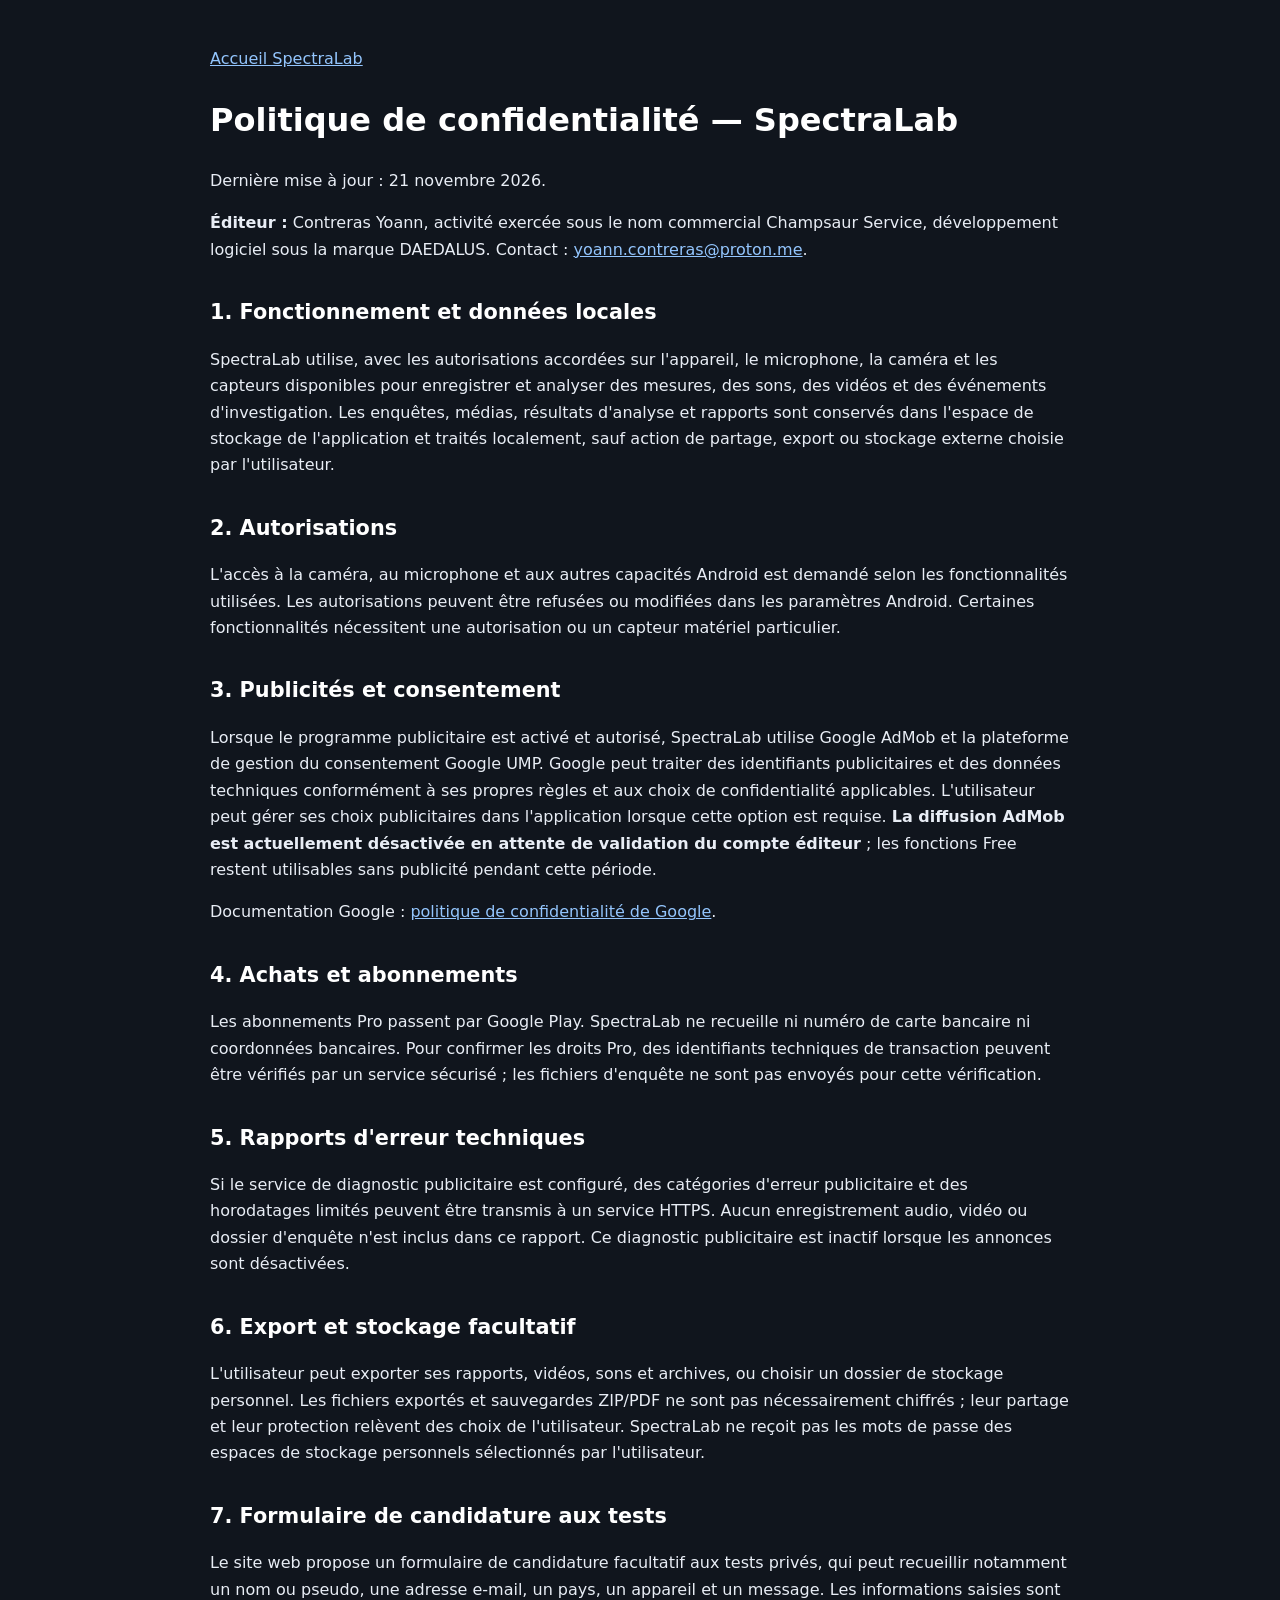
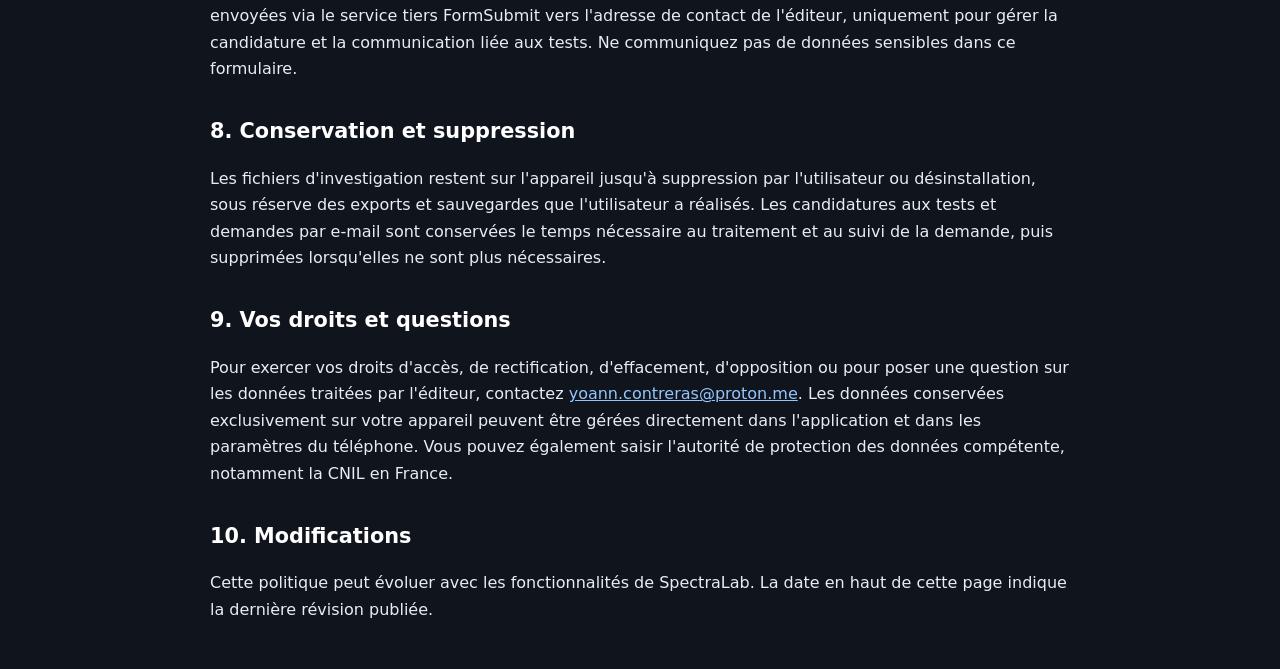
==== confidentialite.html @ 3aa7d537 "Publish SpectraLab privacy policy covering local evidence, optional advertising, UMP, Play subscript" ====
<!doctype html>
<html lang="fr">
<head>
  <meta charset="utf-8">
  <meta name="viewport" content="width=device-width, initial-scale=1">
  <title>Politique de confidentialité — SpectraLab</title>
  <meta name="description" content="Politique de confidentialité de SpectraLab Android, édité par Contreras Yoann sous le nom DAEDALUS.">
  <style>
  body{font:16px/1.65 system-ui,-apple-system,sans-serif;background:#10151d;color:#e8edf5;max-width:860px;margin:0 auto;padding:30px 20px}
  a{color:#93c5fd}h1,h2{color:white}h1{font-size:2rem}h2{font-size:1.3rem;margin-top:2rem}
  </style>
</head>
<body>
  <p><a href="index.html">Accueil SpectraLab</a></p>
  <h1>Politique de confidentialité — SpectraLab</h1>
  <p>Dernière mise à jour : 21 novembre 2026.</p>
  <p><strong>Éditeur :</strong> Contreras Yoann, activité exercée sous le nom commercial Champsaur Service, développement logiciel sous la marque DAEDALUS. Contact : <a href="mailto:yoann.contreras@proton.me">yoann.contreras@proton.me</a>.</p>
  <h2>1. Fonctionnement et données locales</h2>
  <p>SpectraLab utilise, avec les autorisations accordées sur l'appareil, le microphone, la caméra et les capteurs disponibles pour enregistrer et analyser des mesures, des sons, des vidéos et des événements d'investigation. Les enquêtes, médias, résultats d'analyse et rapports sont conservés dans l'espace de stockage de l'application et traités localement, sauf action de partage, export ou stockage externe choisie par l'utilisateur.</p>
  <h2>2. Autorisations</h2>
  <p>L'accès à la caméra, au microphone et aux autres capacités Android est demandé selon les fonctionnalités utilisées. Les autorisations peuvent être refusées ou modifiées dans les paramètres Android. Certaines fonctionnalités nécessitent une autorisation ou un capteur matériel particulier.</p>
  <h2>3. Publicités et consentement</h2>
  <p>Lorsque le programme publicitaire est activé et autorisé, SpectraLab utilise Google AdMob et la plateforme de gestion du consentement Google UMP. Google peut traiter des identifiants publicitaires et des données techniques conformément à ses propres règles et aux choix de confidentialité applicables. L'utilisateur peut gérer ses choix publicitaires dans l'application lorsque cette option est requise. <strong>La diffusion AdMob est actuellement désactivée en attente de validation du compte éditeur</strong> ; les fonctions Free restent utilisables sans publicité pendant cette période.</p>
  <p>Documentation Google : <a href="https://policies.google.com/privacy">politique de confidentialité de Google</a>.</p>
  <h2>4. Achats et abonnements</h2>
  <p>Les abonnements Pro passent par Google Play. SpectraLab ne recueille ni numéro de carte bancaire ni coordonnées bancaires. Pour confirmer les droits Pro, des identifiants techniques de transaction peuvent être vérifiés par un service sécurisé ; les fichiers d'enquête ne sont pas envoyés pour cette vérification.</p>
  <h2>5. Rapports d'erreur techniques</h2>
  <p>Si le service de diagnostic publicitaire est configuré, des catégories d'erreur publicitaire et des horodatages limités peuvent être transmis à un service HTTPS. Aucun enregistrement audio, vidéo ou dossier d'enquête n'est inclus dans ce rapport. Ce diagnostic publicitaire est inactif lorsque les annonces sont désactivées.</p>
  <h2>6. Export et stockage facultatif</h2>
  <p>L'utilisateur peut exporter ses rapports, vidéos, sons et archives, ou choisir un dossier de stockage personnel. Les fichiers exportés et sauvegardes ZIP/PDF ne sont pas nécessairement chiffrés ; leur partage et leur protection relèvent des choix de l'utilisateur. SpectraLab ne reçoit pas les mots de passe des espaces de stockage personnels sélectionnés par l'utilisateur.</p>
  <h2>7. Formulaire de candidature aux tests</h2>
  <p>Le site web propose un formulaire de candidature facultatif aux tests privés, qui peut recueillir notamment un nom ou pseudo, une adresse e-mail, un pays, un appareil et un message. Les informations saisies sont envoyées via le service tiers FormSubmit vers l'adresse de contact de l'éditeur, uniquement pour gérer la candidature et la communication liée aux tests. Ne communiquez pas de données sensibles dans ce formulaire.</p>
  <h2>8. Conservation et suppression</h2>
  <p>Les fichiers d'investigation restent sur l'appareil jusqu'à suppression par l'utilisateur ou désinstallation, sous réserve des exports et sauvegardes que l'utilisateur a réalisés. Les candidatures aux tests et demandes par e-mail sont conservées le temps nécessaire au traitement et au suivi de la demande, puis supprimées lorsqu'elles ne sont plus nécessaires.</p>
  <h2>9. Vos droits et questions</h2>
  <p>Pour exercer vos droits d'accès, de rectification, d'effacement, d'opposition ou pour poser une question sur les données traitées par l'éditeur, contactez <a href="mailto:yoann.contreras@proton.me">yoann.contreras@proton.me</a>. Les données conservées exclusivement sur votre appareil peuvent être gérées directement dans l'application et dans les paramètres du téléphone. Vous pouvez également saisir l'autorité de protection des données compétente, notamment la CNIL en France.</p>
  <h2>10. Modifications</h2>
  <p>Cette politique peut évoluer avec les fonctionnalités de SpectraLab. La date en haut de cette page indique la dernière révision publiée.</p>
</body>
</html>
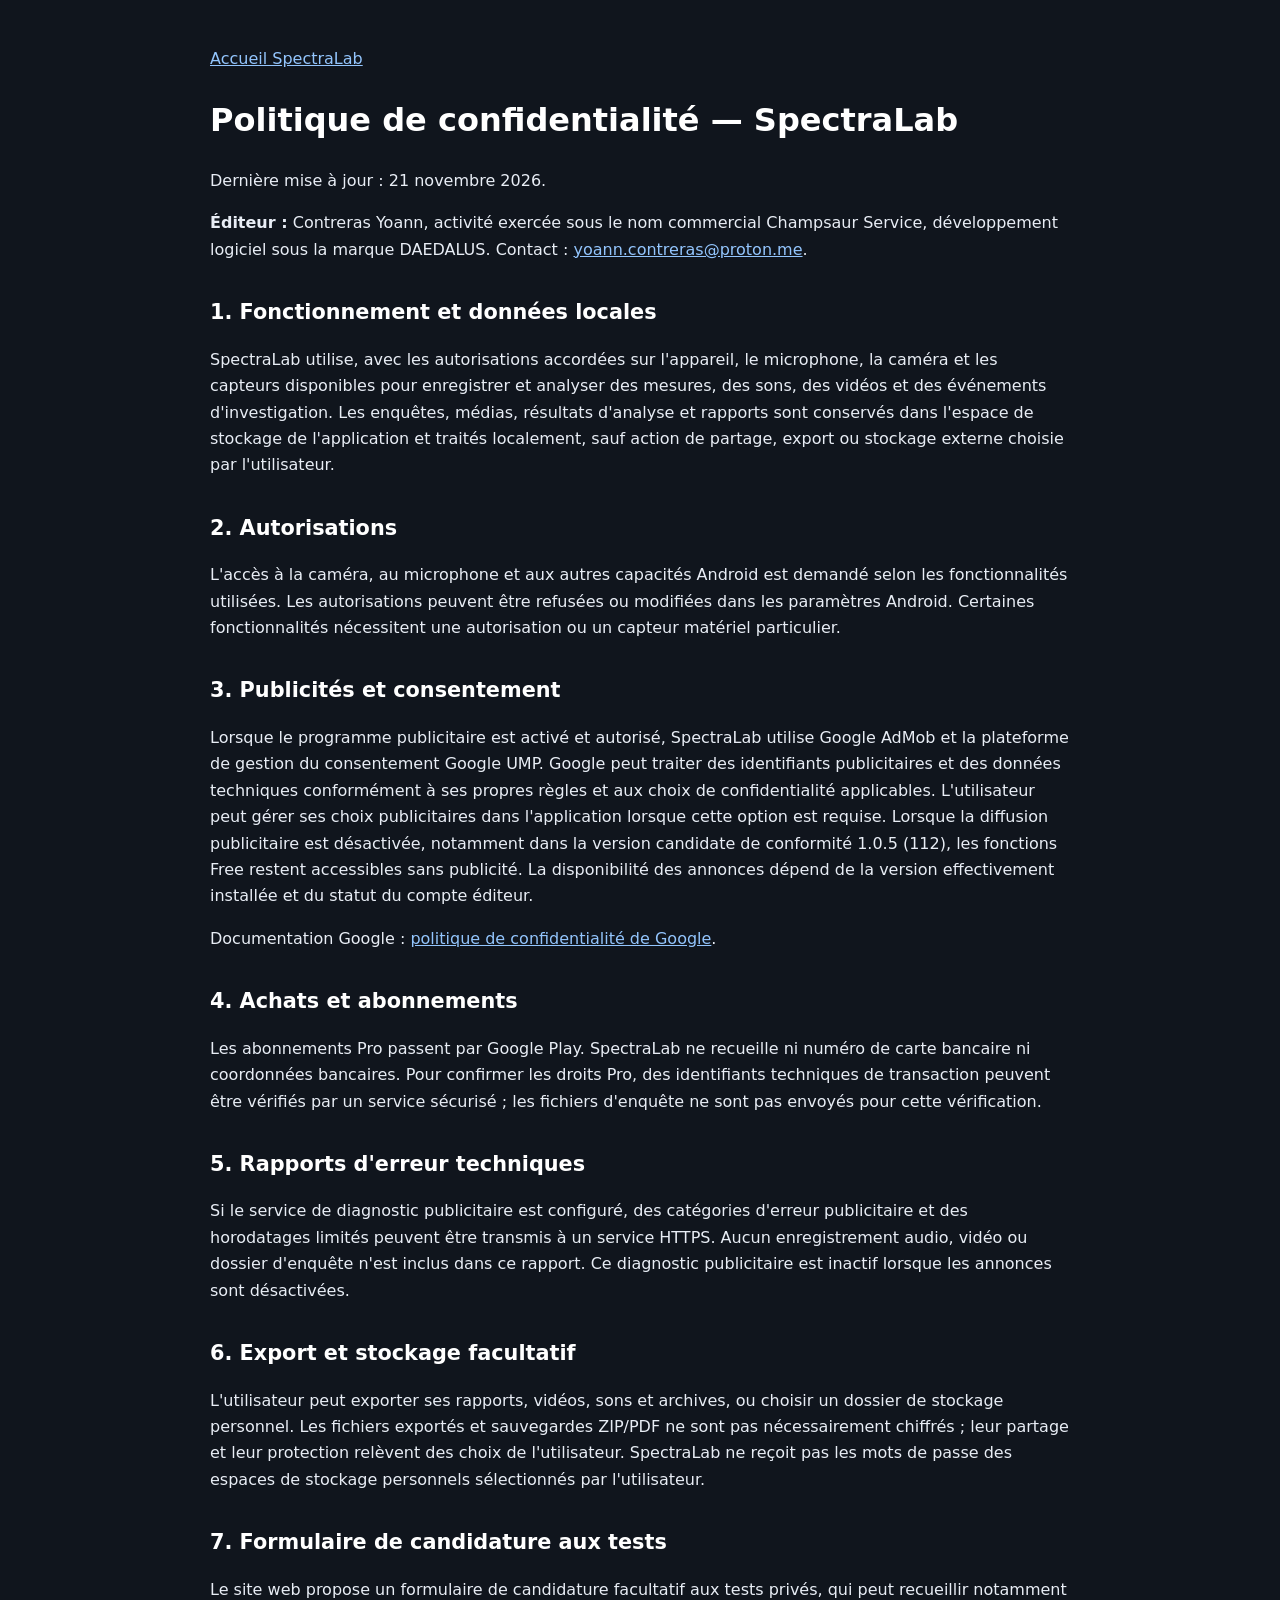
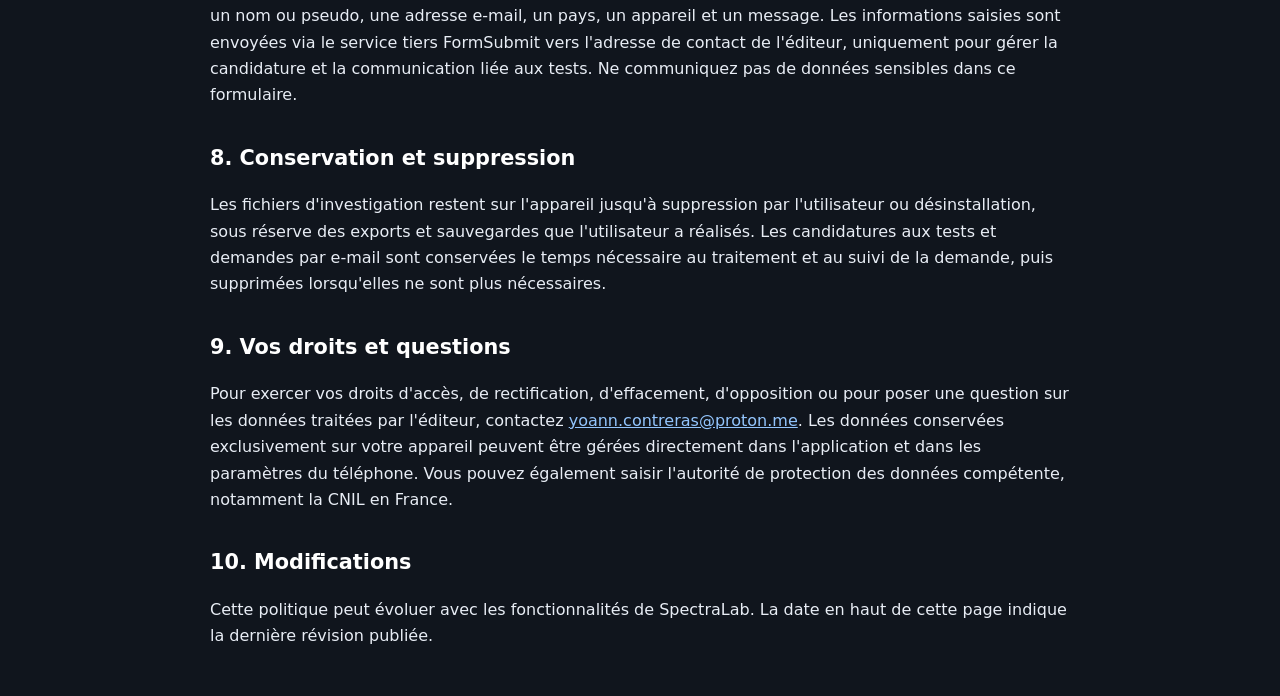
==== commit d0185ad5: "Clarify AdMob ad disablement applies to compliance candidate, not necessarily older installed builds" ====
--- a/confidentialite.html
+++ b/confidentialite.html
@@ -20,7 +20,7 @@
   <h2>2. Autorisations</h2>
   <p>L'accès à la caméra, au microphone et aux autres capacités Android est demandé selon les fonctionnalités utilisées. Les autorisations peuvent être refusées ou modifiées dans les paramètres Android. Certaines fonctionnalités nécessitent une autorisation ou un capteur matériel particulier.</p>
   <h2>3. Publicités et consentement</h2>
-  <p>Lorsque le programme publicitaire est activé et autorisé, SpectraLab utilise Google AdMob et la plateforme de gestion du consentement Google UMP. Google peut traiter des identifiants publicitaires et des données techniques conformément à ses propres règles et aux choix de confidentialité applicables. L'utilisateur peut gérer ses choix publicitaires dans l'application lorsque cette option est requise. <strong>La diffusion AdMob est actuellement désactivée en attente de validation du compte éditeur</strong> ; les fonctions Free restent utilisables sans publicité pendant cette période.</p>
+  <p>Lorsque le programme publicitaire est activé et autorisé, SpectraLab utilise Google AdMob et la plateforme de gestion du consentement Google UMP. Google peut traiter des identifiants publicitaires et des données techniques conformément à ses propres règles et aux choix de confidentialité applicables. L'utilisateur peut gérer ses choix publicitaires dans l'application lorsque cette option est requise. Lorsque la diffusion publicitaire est désactivée, notamment dans la version candidate de conformité 1.0.5 (112), les fonctions Free restent accessibles sans publicité. La disponibilité des annonces dépend de la version effectivement installée et du statut du compte éditeur.</p>
   <p>Documentation Google : <a href="https://policies.google.com/privacy">politique de confidentialité de Google</a>.</p>
   <h2>4. Achats et abonnements</h2>
   <p>Les abonnements Pro passent par Google Play. SpectraLab ne recueille ni numéro de carte bancaire ni coordonnées bancaires. Pour confirmer les droits Pro, des identifiants techniques de transaction peuvent être vérifiés par un service sécurisé ; les fichiers d'enquête ne sont pas envoyés pour cette vérification.</p>
